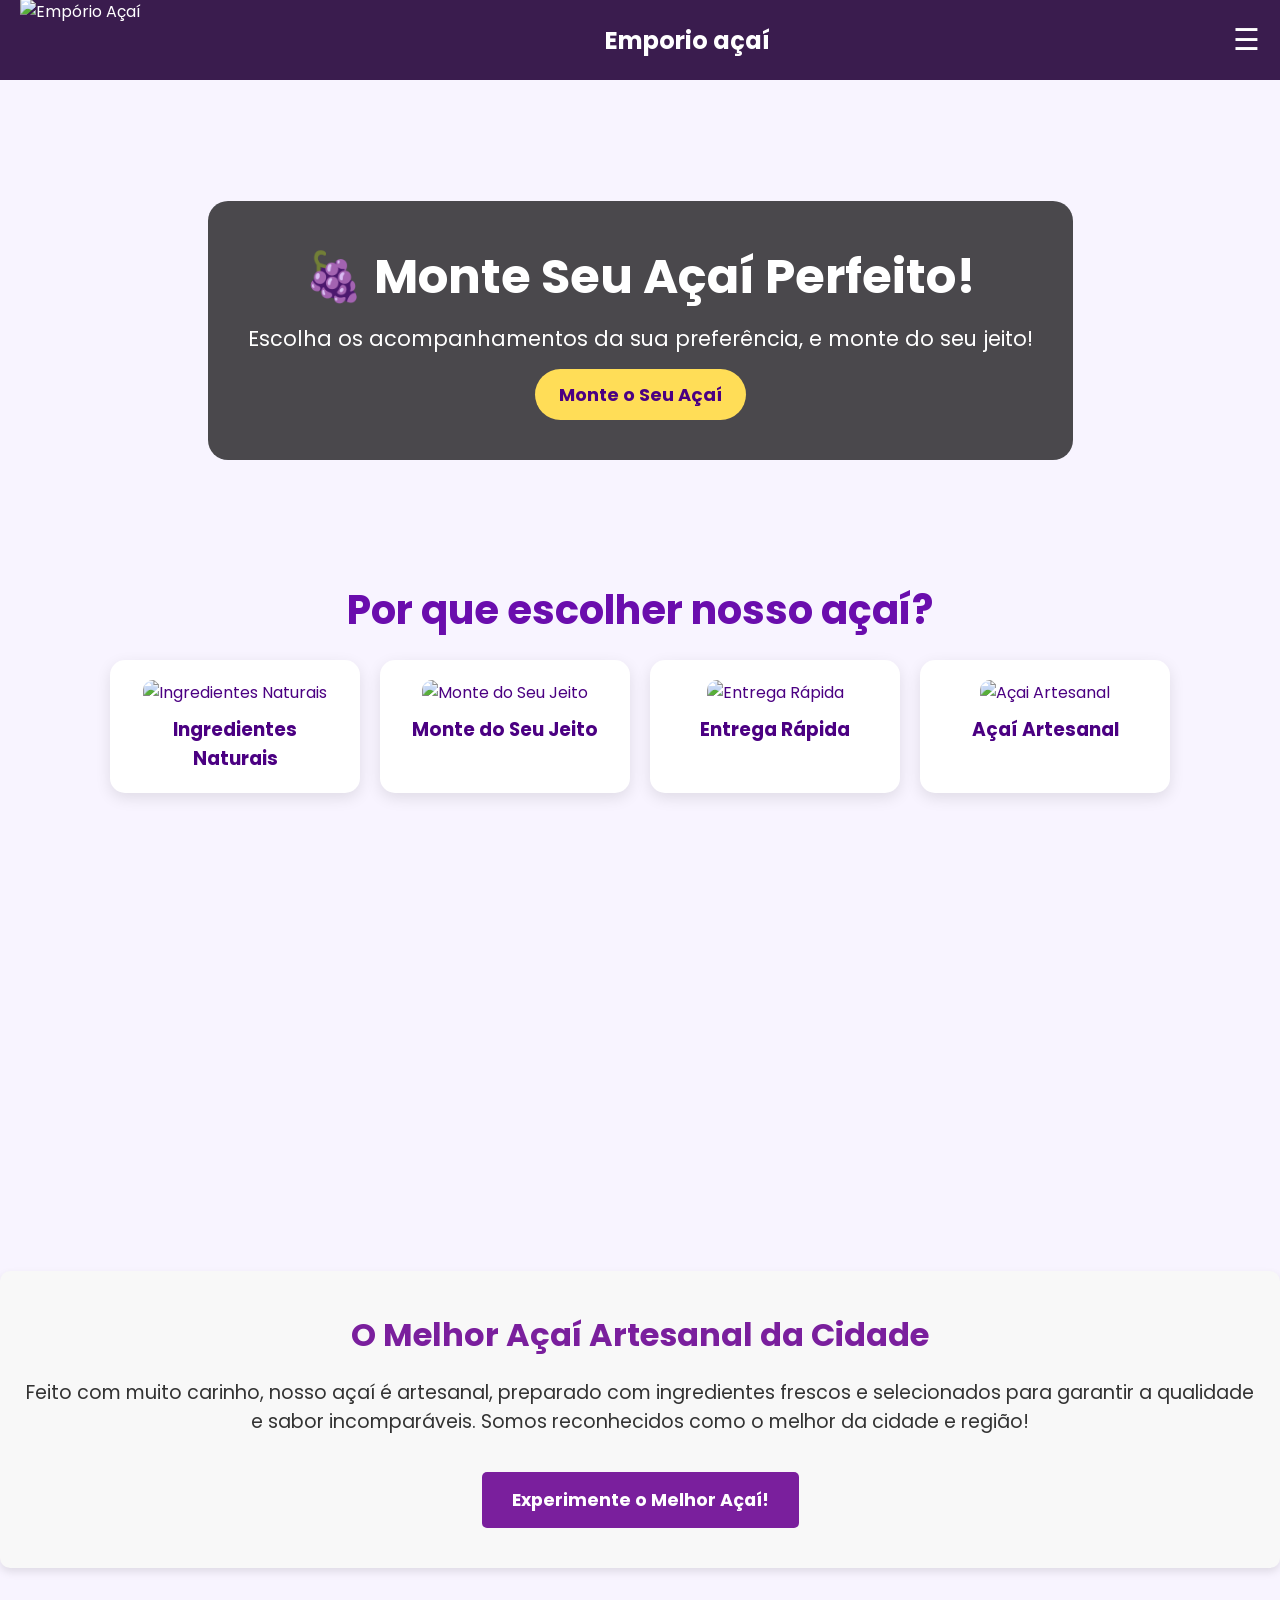
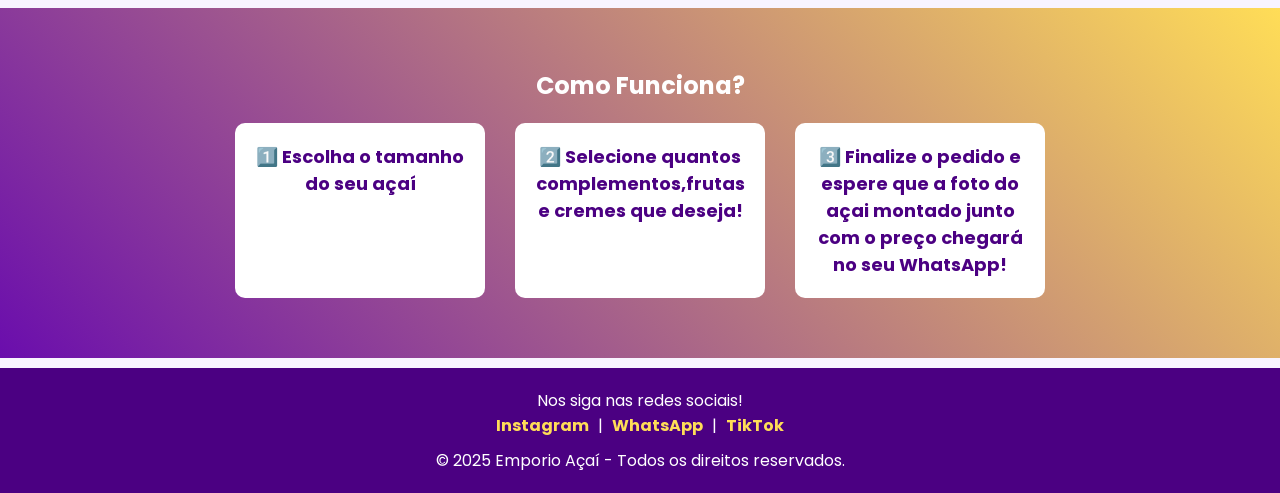
==== index.html @ 769ee6a1 "Add files via upload" ====
<!DOCTYPE html>
<html lang="pt-BR">
<head>
    <meta charset="UTF-8">
    <meta name="viewport" content="width=device-width, initial-scale=1.0">
    <title>Emporio</title>
    <link rel="stylesheet" href="style.css">
</head>
<body>

    <!-- Navbar -->
    <header>
        <nav class="navbar">
            <div class="logo-container">
                <img class="logo-img" src="img/logo_sem_fundo.png" alt="Empório Açaí" />
            </div>
            
            <div class="logo">Emporio açaí</div>
            <div class="menu-icon" onclick="toggleMenu()">☰</div>

            <!-- Menu que será exibido ao clicar -->
            <ul class="nav-links" id="menu">
                <li><a href="cardapio.html" onclick="mostrarSecao('cardapio')">Cardápio</a></li>
                <li><a href="#" onclick="mostrarSecao('sobre')">Sobre Nós</a></li>
                <li><a href="#" onclick="mostrarSecao('Contato')">Contato</a></li>
            </ul>
        </nav>

        <section id="sobre" class="conteudo">
            <h1>EMPORIO AÇAÍ</h1>
           <h2>O Melhor Açaí Artesanal da Cidade</h2>
        <p>Feito com muito carinho, nosso açaí é artesanal, preparado com ingredientes frescos e selecionados para garantir a qualidade e sabor incomparáveis. Somos reconhecidos como o melhor da cidade e região!</p>
        </section>
        <section id="Contato" class="conteudo">
            <h2>Contato</h2>
            <p>📞 (98) 97012-3447</p>
            <p>📍  Rua Cândido Mendes. n• 351. ( Ao lado da igreja Matriz).</p>
            <p>WhatsApp: <a href="https://wa.me/5598970123447" target="_blank">Enviar mensagem</a></p>

        </section>
    </header>

    <!-- Seção Hero -->
    <section class="hero">
        <div class="hero-content">
            <h1>🍇 Monte Seu Açaí Perfeito!</h1>
            
            <p>Escolha os acompanhamentos da sua preferência, e monte do seu jeito!</p>
            <a href="cardapio.html">
               <button class="cta-btn">Monte o Seu Açaí</button>
            </a>
        </div>
    </section>

    
    <!-- Seção de Destaques -->
    <section class="destaques">
        <h2>Por que escolher nosso açaí?</h2>
        <div class="cards">
            <div class="card">
                <img src="img/ingredientes.jpg" alt="Ingredientes Naturais">
                <h3>Ingredientes Naturais</h3>
            </div>
            <div class="card">
                <img src="img/montando.png" alt="Monte do Seu Jeito">
                <h3>Monte do Seu Jeito</h3>
            </div>
            <div class="card">
                <img src="img/entregador.jpg" alt="Entrega Rápida">
                <h3>Entrega Rápida</h3>
            </div>
            <div class="card">
                <img src="img/art.jpg" alt="Açai Artesanal">
                <h3>Açaí Artesanal</h3>
            </div>
        </div>
    </section>
    <!-- Seção Destaque Artesanal -->
<section class="destaque-artesanal">
    <div class="destaque-content">
        <h2>O Melhor Açaí Artesanal da Cidade</h2>
        <p>Feito com muito carinho, nosso açaí é artesanal, preparado com ingredientes frescos e selecionados para garantir a qualidade e sabor incomparáveis. Somos reconhecidos como o melhor da cidade e região!</p>
        <div class="cta-artesanal">
            <a href="cardapio.html">
                <button class="cta-btn">Experimente o Melhor Açaí!</button>
            </a>
        </div>
    </div>
</section>


    <!-- Como Funciona -->
    <section class="como-funciona">
        <h2>Como Funciona?</h2>
        <div class="steps">
            <div class="step">1️⃣ Escolha o tamanho do seu açaí</div>
            <div class="step">2️⃣ Selecione quantos complementos,frutas e cremes que deseja!</div>
            <div class="step">3️⃣ Finalize o pedido e espere que a foto do açai montado junto com o preço chegará no seu WhatsApp!</div>
        </div>
    </section>


    <!-- Rodapé -->
    <footer>
        <div class="social">
            <p>Nos siga nas redes sociais!</p>
            <a href="https://www.instagram.com/emporio_acai2">Instagram</a> | <a href="https://wa.me/5598970123447">WhatsApp</a> | <a href="https://www.tiktok.com/@emporioacai2 ">TikTok</a>
        </div>
        <p>© 2025 Emporio Açaí - Todos os direitos reservados.</p>
    </footer>
    <script src="script.js"></script>
</body>
</html>
---- style.css ----
/* Importando fonte moderna */
@import url('https://fonts.googleapis.com/css2?family=Poppins:wght@300;400;700&display=swap');

* {
    margin: 0;
    padding: 0;
    box-sizing: border-box;
    font-family: 'Poppins', sans-serif;
}

body {
    background-color: #f8f4ff;
    color: #4b0082;
    text-align: center;
}

/* Navbar */
.navbar {
    display: flex;
    justify-content: space-between;
    align-items: center;
    padding: 10px 20px;
    background-color: #6a1b9a; /* Cor de fundo */
    color: white;
}

.logo {
    font-size: 24px;
    font-weight: bold;
    color: #fff;
}

.nav-links {
    display: none; /* Esconde o menu por padrão */
    list-style: none;
    flex-direction: column;
    gap: 10px;
    position: absolute;
    top: 60px;
    right: 20px;
    background-color: #6a1b9a;
    padding: 10px;
    border-radius: 5px;
}

.nav-links.active {
    display: flex; /* Mostra o menu quando ativo */
}

.nav-links li a {
    text-decoration: none;
    color: white;
    font-weight: bold;
}

.nav-links li a:hover {
    color: #ffdd57;
}

.menu-toggle {
    background: none;
    border: none;
    color: white;
    font-size: 24px;
    cursor: pointer;
}

.pedido-btn {
    background-color: #ff9800;
    color: white;
    border: none;
    padding: 10px 15px;
    cursor: pointer;
    border-radius: 5px;
}

.pedido-btn:hover {
    background-color: #ffcc00;
}


.hero-content {
    background: rgba(0, 0, 0, 0.7);
    padding: 40px;
    border-radius: 20px;
}

.hero h1 {
    font-size: 3rem;
    margin-bottom: 10px;
}

.hero p {
    font-size: 1.3rem;
}

.cta-btn {
    background-color: #ffdd57;
    color: #4b0082;
    border: none;
    padding: 12px 24px;
    font-size: 18px;
    font-weight: bold;
    border-radius: 30px;
    margin-top: 15px;
    cursor: pointer;
    transition: 0.3s ease;
}

.cta-btn:hover {
    background-color: #ffcc00;
}

/* Seção Destaques */
.destaques {
    padding: 50px 20px;
}

.destaques h2 {
    font-size: 2.5rem;
    color: #6a0dad;
    margin-top: 10px;
}

.cards {
    display: flex;
    justify-content: center;
    gap: 20px;
    margin-top: 20px;
}

.card {
    background: white;
    padding: 20px;
    border-radius: 15px;
    width: 250px;
    box-shadow: 0px 5px 15px rgba(0, 0, 0, 0.1);
    transition: transform 0.3s ease;
}

.card:hover {
    transform: translateY(-10px);
}

.card img {
    width: 100%;
    border-radius: 10px;
}

.card h3 {
    margin-top: 10px;
}

/* Como Funciona */
.como-funciona {
    background: linear-gradient(45deg, #6a0dad, #ffdd57);
    padding: 60px 20px;
    color: white;
    margin-top: 40px;
}

.steps {
    display: flex;
    justify-content: center;
    gap: 30px;
    margin-top: 20px;
}

.step {
    background: white;
    color: #4b0082;
    padding: 20px;
    border-radius: 10px;
    font-size: 18px;
    font-weight: bold;
    width: 250px;
}

/* Depoimentos */
.depoimentos {
    padding: 50px 20px;
}

.depoimentos h2 {
    font-size: 2.2rem;
}

.depoimento {
    background: #fff;
    padding: 20px;
    margin-top: 20px;
    width: 60%;
    margin-left: auto;
    margin-right: auto;
    border-radius: 10px;
    box-shadow: 0px 5px 15px rgba(0, 0, 0, 0.1);
    font-style: italic;
}

.depoimento span {
    display: block;
    margin-top: 10px;
    font-weight: bold;
    color: #6a0dad;
}

/* Rodapé */
footer {
    background-color: #4b0082;
    color: white;
    padding: 20px;
    margin-top: 10px;
}

.social {
    margin-bottom: 10px;
}

.social a {
    color: #ffdd57;
    text-decoration: none;
    font-weight: bold;
    margin: 0 5px;
}

.social a:hover {
    text-decoration: underline;
}

/* Responsividade */
@media (max-width: 768px) {
    .nav-links {
        display: none; /* Esconde o menu em telas menores */
        flex-direction: column;
        background-color: #6a1b9a;
        position: absolute;
        top: 60px;
        right: 0;
        width: 100%;
        text-align: center;
        padding: 10px 0;
    }

    .nav-links.active {
        display: flex; /* Mostra o menu quando ativo */
    }

    .navbar {
        position: relative;
    }

    .menu-toggle {
        display: block;
        background: none;
        border: none;
        color: white;
        font-size: 24px;
        cursor: pointer;
    }
    
    .hero h1 {
        font-size: 2rem;
    }
    
    .hero p {
        font-size: 1.1rem;
    }

    .cards {
        flex-direction: column;
        align-items: center;
    }

    .steps {
        flex-direction: column;
        align-items: center;
    }

}
/* Navbar fixa */
.navbar {
    display: flex;
    justify-content: space-between;
    align-items: center;
    background-color: #6a0dad;
    padding: 15px 40px;
    position: fixed;
    width: 100%;
    top: 0;
    z-index: 1000;
}

.nav-links {
    list-style: none;
    display: flex;
    gap: 20px;
}

.nav-links li {
    display: inline;
}

.nav-links a {
    color: #fff;
    text-decoration: none;
    font-weight: bold;
    transition: color 0.3s ease;
}

.nav-links a:hover {
    color: #ffdd57;
}

/* Seções inicialmente ocultas */
.conteudo {
    display: none;
    padding: 100px 20px;
    text-align: center;
    min-height: 80vh;
    animation: fadeIn 0.5s ease-in-out;
}

/* Animação de fade-in */
@keyframes fadeIn {
    from {
        opacity: 0;
        transform: translateY(-10px);
    }
    to {
        opacity: 1;
        transform: translateY(0);
    }
}

/* Ajusta espaços para não cobrir conteúdo */
section {
    margin-top: 80px;
}

/* Navbar fixa */
.navbar {
    position: relative; /* Para que os elementos absolutos dentro se posicionem corretamente */
    height: 80px; /* Altura fixa da navbar - ajuste conforme necessário */
    display: flex;
    align-items: center;
    justify-content: space-between;
    padding: 0 20px;
    background: #3A1C4E; /* Cor de fundo conforme seu design */
}

/* Ícone do menu hambúrguer */
.menu-icon {
    font-size: 30px;
    cursor: pointer;
    color: white;
    display: block;
}

/* Estilização do menu (começa oculto) */
.nav-links {
    list-style: none;
    display: none;
    flex-direction: column;
    position: absolute;
    top: 60px;
    right: 20px;
    background-color: #6a0dad;
    width: 200px;
    border-radius: 8px;
    box-shadow: 0px 4px 10px rgba(0, 0, 0, 0.2);
    padding: 10px 0;
}

.nav-links li {
    text-align: center;
    padding: 10px;
}

.nav-links a {
    color: white;
    text-decoration: none;
    font-size: 18px;
    display: block;
    transition: background 0.3s;
}

.nav-links a:hover {
    background-color: #ffdd57;
    color: #6a0dad;
}

/* Exibir menu quando ativo */
.nav-links.active {
    display: flex;
}

/* Seções inicialmente ocultas */
.conteudo {
    display: none;
    padding: 100px 20px;
    text-align: center;
    min-height: 80vh;
    animation: fadeIn 0.5s ease-in-out;
}

/* Animação de fade-in */
@keyframes fadeIn {
    from {
        opacity: 0;
        transform: translateY(-10px);
    }
    to {
        opacity: 1;
        transform: translateY(0);
    }
}

/* Ajusta espaço para não cobrir conteúdo */
section {
    margin-top: 80px;
}

/* Reduz o espaço entre as seções */
.hero {
    padding: 40px 20px; /* Diminui o espaçamento interno */
    margin-bottom: 0px; /* Reduz o espaço entre as seções */
}

/* Se precisar de um espaçamento menor ainda */
.hero + .hero {
    margin-top: -150px; /* Sobrepõe ligeiramente as seções */
}

/* Ajusta altura mínima para evitar espaços grandes */
.hero-content {
    min-height: auto;
}
.destaques {
    margin-top: -30px; /* Reduz o espaçamento superior */
    padding-top: 20px; /* Ajusta o preenchimento interno */
    min-height: 80vh; /* Garante que ocupa boa parte da tela */
}
.hero {
    background-image: url('img/hero-desktop.webp'); /* Caminho do banner */
    background-size: cover;
    background-position: center;
    background-repeat: no-repeat;
    height: 500px; /* Defina a altura para limitar o fundo */
    display: flex;
    align-items: center;
    justify-content: center;
    text-align: center;
    color: white;
    margin-top: 0px;
}
@media (max-width: 1024px) {
    .hero {
        height: 70vh; /* Reduz a altura em tablets */
    }
}

@media (max-width: 768px) {
    .hero {
        height: 60vh; /* Menor altura para celulares */
    }

    .hero h1 {
        font-size: 1.5rem; /* Reduz o tamanho do texto */
    }

    .hero p {
        font-size: 1rem;
    }
}

@media (max-width: 480px) {
    .hero {
        height: 50vh; /* Ainda menor para telas muito pequenas */
        padding: 10px;
    }

    .hero h1 {
        font-size: 1.2rem; /* Texto menor */
    }

    .hero p {
        font-size: 0.9rem;
    }
}

.destaque-artesanal {
    background-color: #f8f8f8;
    padding: 40px 20px;
    text-align: center;
    margin-top: 1px;
    border-radius: 10px;
    box-shadow: 0 4px 8px rgba(0, 0, 0, 0.1);
}

.destaque-content h2 {
    font-size: 2em;
    color: #7A1F9D; /* Cor que combine com o estilo do açaí */
    margin-bottom: 20px;
}

.destaque-content p {
    font-size: 1.2em;
    color: #333;
    margin-bottom: 20px;
    line-height: 1.5;
}

.cta-artesanal .cta-btn {
    background-color: #7A1F9D; /* Cor que combine com o estilo do açaí */
    color: white;
    border: none;
    padding: 15px 30px;
    font-size: 1.1em;
    cursor: pointer;
    border-radius: 5px;
    transition: background-color 0.3s ease;
}

.cta-artesanal .cta-btn:hover {
    background-color: #5f157a; /* Tom mais escuro ao passar o mouse */
}

.logo-container {
    position: relative;
    height: 100%; /* Ocupa toda a altura da navbar */
    display: flex;
    align-items: center;
}

.logo-img {
    height: 81px; /* Aumente este valor para tornar a imagem maior */
    width: auto; /* Mantém a proporção da imagem */
    object-fit: contain;
    transform: translateY(-1px); /* Ajuste este valor para posicionar verticalmente */
}
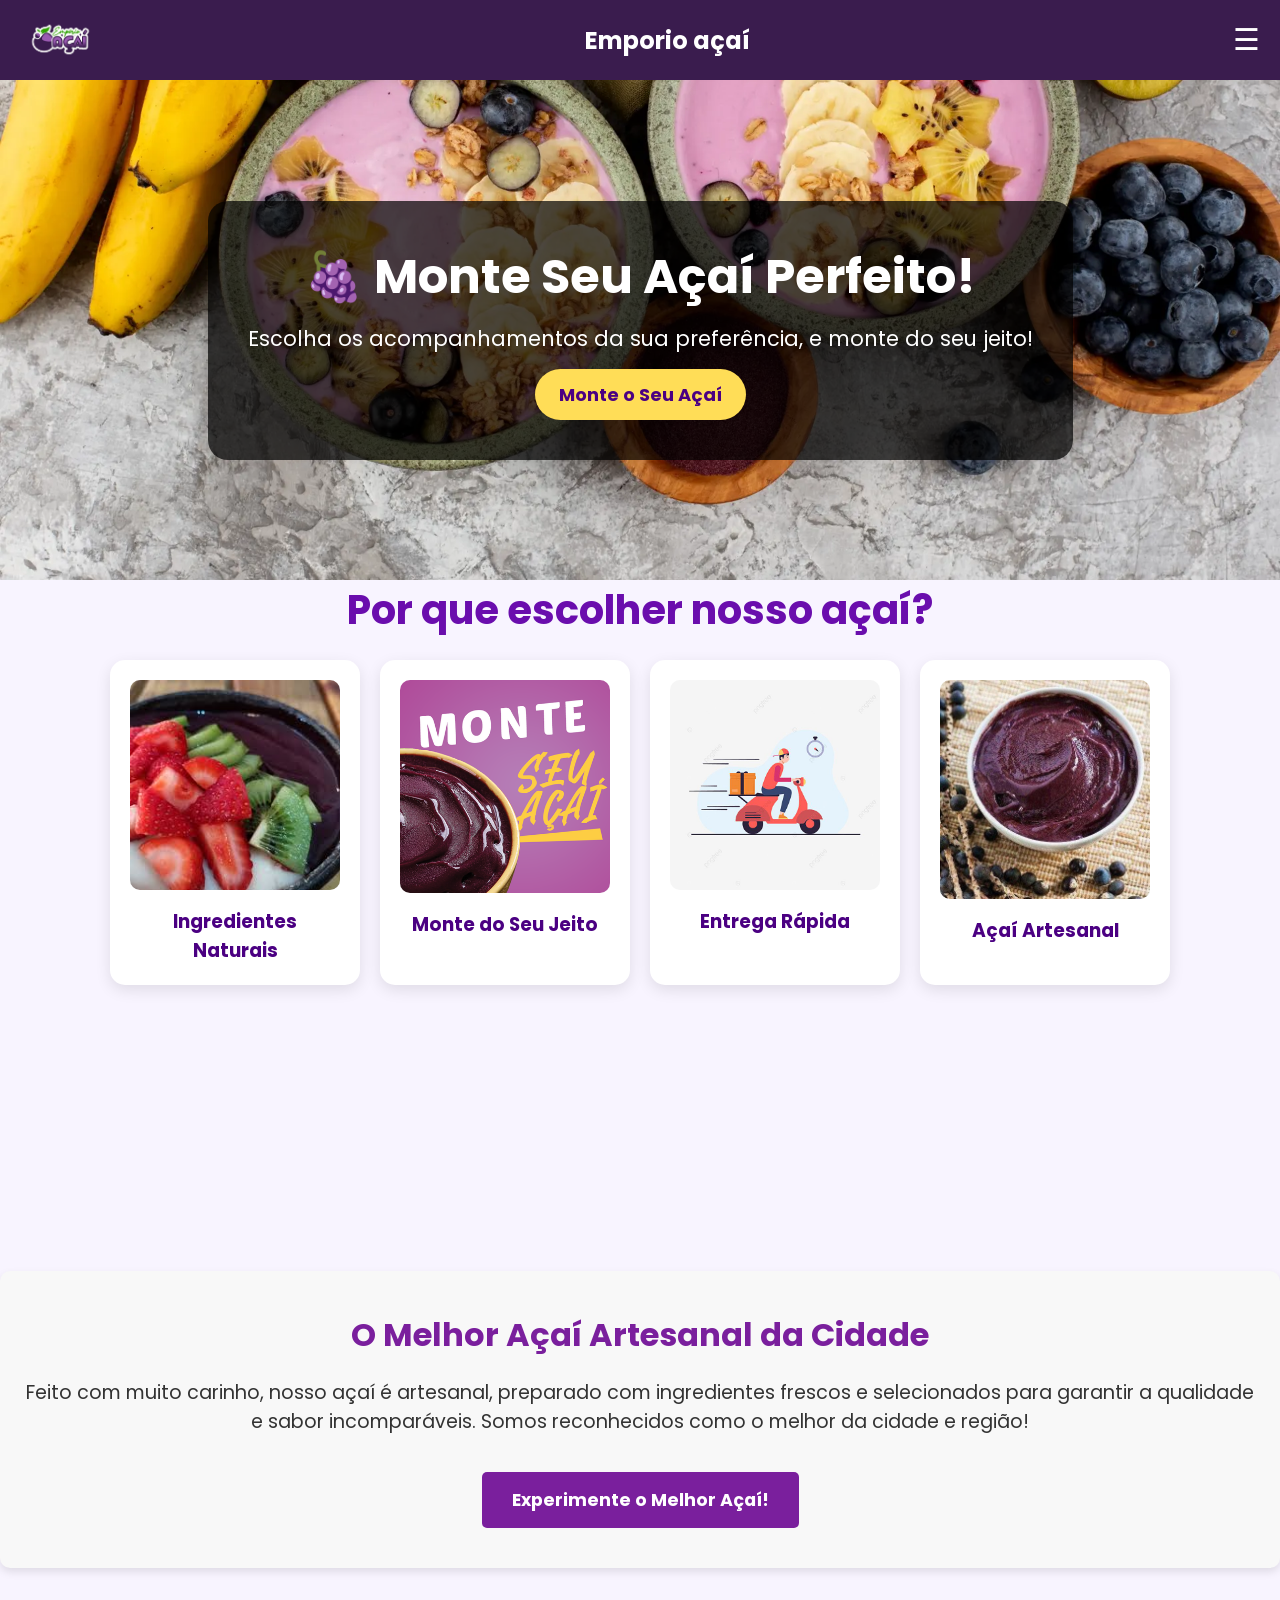
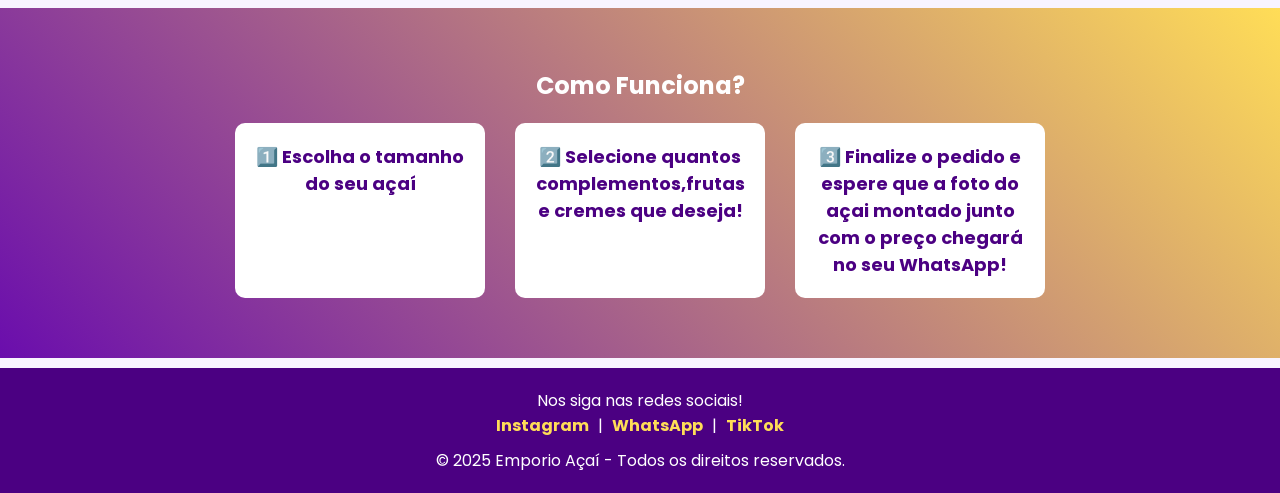
==== commit 45d44fac: "Atualização no cardápio e adição de imagens de batidinha" ====
--- a/index.html
+++ b/index.html
@@ -34,7 +34,7 @@
         <section id="Contato" class="conteudo">
             <h2>Contato</h2>
             <p>📞 (98) 97012-3447</p>
-            <p>📍  Rua Cândido Mendes. n• 351. ( Ao lado da igreja Matriz).</p>
+            <p>📍  Avenida Sabino Câmara (Em frente ao Supermercado Bandeira Verde).</p>
             <p>WhatsApp: <a href="https://wa.me/5598970123447" target="_blank">Enviar mensagem</a></p>
 
         </section>
